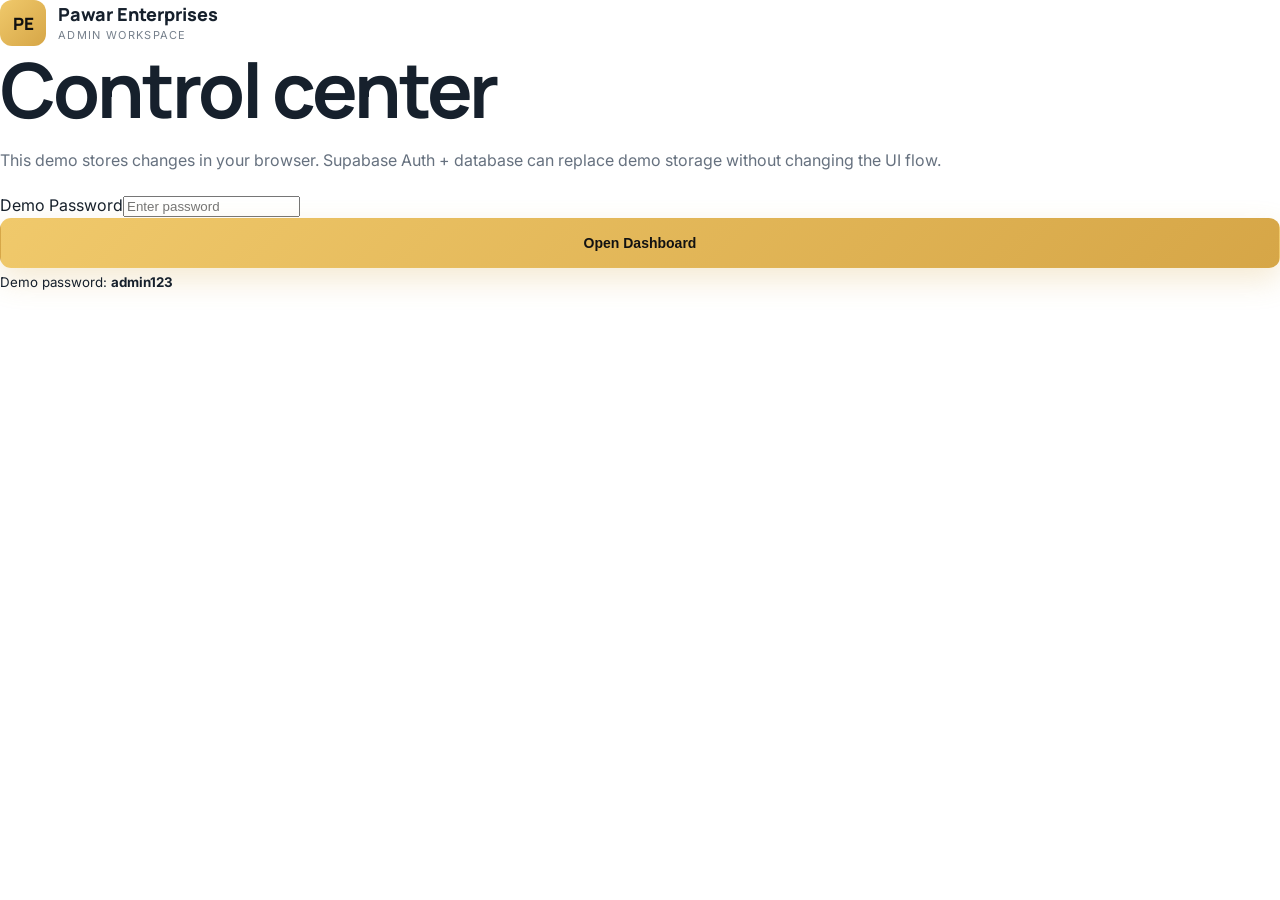
==== admin.html @ a3a4d086 "Add working demo admin dashboard" ====
<!doctype html>
<html lang="en"><head><meta charset="utf-8"><meta name="viewport" content="width=device-width,initial-scale=1"><title>Pawar Enterprises Admin</title><link rel="preconnect" href="https://fonts.googleapis.com"><link rel="preconnect" href="https://fonts.gstatic.com" crossorigin><link href="https://fonts.googleapis.com/css2?family=Inter:wght@400;500;600;700&family=Manrope:wght@600;700;800&display=swap" rel="stylesheet"><link rel="stylesheet" href="assets/style.css"><script defer src="assets/data.js"></script><script defer src="assets/admin.js"></script></head>
<body class="admin-body">
<div id="adminLogin" class="admin-login"><div class="admin-login-card"><div class="brand"><span class="brand-mark">PE</span><span><b>Pawar Enterprises</b><small>Admin Workspace</small></span></div><h1>Control center</h1><p>This demo stores changes in your browser. Supabase Auth + database can replace demo storage without changing the UI flow.</p><label>Demo Password<input id="adminPass" type="password" placeholder="Enter password"></label><button id="adminLoginBtn" class="btn btn-primary btn-block">Open Dashboard</button><small>Demo password: <b>admin123</b></small></div></div>
<div id="adminApp" class="admin-shell hidden">
  <aside class="admin-sidebar"><div class="admin-brand"><span class="brand-mark">PE</span><div><b>Pawar Enterprises</b><small>Business OS</small></div></div><nav><button class="admin-nav active" data-tab="dashboard">Overview</button><button class="admin-nav" data-tab="leads">Leads</button><button class="admin-nav" data-tab="quotes">Quotations</button><button class="admin-nav" data-tab="services">Services & Rates</button><button class="admin-nav" data-tab="projects">Live Projects</button></nav><div class="sidebar-bottom"><a href="index.html" target="_blank">View Website ↗</a><button id="resetDemo">Reset Demo Data</button></div></aside>
  <main class="admin-main"><header class="admin-top"><div><span class="admin-kicker">PAWAR ENTERPRISES</span><h1 id="adminTitle">Overview</h1></div><div class="admin-top-actions"><a class="btn btn-dark btn-sm" href="quotation.html" target="_blank">Test Estimate</a></div></header>
    <section class="admin-panel active" data-panel="dashboard"><div class="admin-stats"><article><span>Leads</span><strong id="statLeads">0</strong><small>All enquiries</small></article><article><span>Quotations</span><strong id="statQuotes">0</strong><small>Generated estimates</small></article><article><span>Active Work</span><strong id="statProjects">0</strong><small>Ongoing projects</small></article><article><span>Services</span><strong id="statServices">0</strong><small>Active rate cards</small></article></div><div class="admin-grid-2"><div class="admin-card"><div class="admin-card-head"><div><span>RECENT LEADS</span><h3>Latest enquiries</h3></div><button class="text-btn" data-go="leads">View all</button></div><div id="dashLeads"></div></div><div class="admin-card"><div class="admin-card-head"><div><span>RECENT QUOTES</span><h3>Latest estimates</h3></div><button class="text-btn" data-go="quotes">View all</button></div><div id="dashQuotes"></div></div></div></section>
    <section class="admin-panel" data-panel="leads"><div class="admin-card"><div class="admin-card-head"><div><span>LEAD INBOX</span><h3>Website & quotation leads</h3></div></div><div class="table-scroll"><table class="admin-table"><thead><tr><th>Name</th><th>Phone</th><th>Service</th><th>Location</th><th>Source</th><th>Status</th><th>Date</th></tr></thead><tbody id="leadsTable"></tbody></table></div></div></section>
    <section class="admin-panel" data-panel="quotes"><div class="admin-card"><div class="admin-card-head"><div><span>QUOTATIONS</span><h3>Generated client estimates</h3></div></div><div class="table-scroll"><table class="admin-table"><thead><tr><th>Quote</th><th>Client</th><th>Phone</th><th>Total</th><th>Status</th><th>Date</th></tr></thead><tbody id="quotesTable"></tbody></table></div></div></section>
    <section class="admin-panel" data-panel="services"><div class="admin-card"><div class="admin-card-head"><div><span>RATE MASTER</span><h3>Services & pricing</h3></div><button id="newService" class="btn btn-primary btn-sm">+ New Service</button></div><div id="serviceAdminGrid" class="service-admin-grid"></div></div></section>
    <section class="admin-panel" data-panel="projects"><div class="admin-card"><div class="admin-card-head"><div><span>LIVE WORK</span><h3>Before / after & progress</h3></div><button id="newProject" class="btn btn-primary btn-sm">+ Add Project</button></div><div id="projectAdminGrid" class="project-admin-grid"></div></div></section>
  </main>
</div>
<div id="adminModal" class="admin-modal hidden"><div class="admin-modal-card"><button id="closeModal" class="modal-close">×</button><div id="modalBody"></div></div></div>
</body></html>
---- assets/style.css ----
:root{--navy:#0c1724;--navy2:#132235;--gold:#d6a647;--gold2:#f0c96b;--ink:#16202c;--muted:#66717f;--bg:#f5f6f7;--white:#fff;--line:#e4e7eb;--radius:18px;--shadow:0 20px 55px rgba(7,20,35,.12)}*{box-sizing:border-box}html{scroll-behavior:smooth}body{margin:0;font-family:Inter,Arial,sans-serif;color:var(--ink);background:#fff;line-height:1.65}h1,h2,h3,h4{font-family:Manrope,Inter,sans-serif;line-height:1.15;margin:0 0 14px}h1{font-size:clamp(42px,6vw,76px);letter-spacing:-.04em}h2{font-size:clamp(30px,4vw,48px);letter-spacing:-.03em}h3{font-size:22px}p{margin:0 0 18px;color:var(--muted)}a{text-decoration:none;color:inherit}.container{width:min(1180px,calc(100% - 40px));margin:auto}.topbar{background:#08111c;color:#c9d1da;text-align:center;padding:9px 15px;font-size:13px;letter-spacing:.03em}.site-header{position:sticky;top:0;z-index:50;background:rgba(255,255,255,.95);backdrop-filter:blur(14px);border-bottom:1px solid rgba(20,32,45,.08)}.nav-wrap{height:78px;display:flex;align-items:center;gap:28px}.brand{display:flex;align-items:center;gap:12px;min-width:max-content}.brand-mark{width:46px;height:46px;border-radius:12px;background:linear-gradient(135deg,var(--gold2),var(--gold));display:grid;place-items:center;color:#111;font:800 17px Manrope}.brand b{display:block;font:800 18px Manrope}.brand small{display:block;color:#76808c;font-size:11px;text-transform:uppercase;letter-spacing:.12em}.main-nav{margin-left:auto;display:flex;align-items:center;gap:28px}.main-nav a{font-weight:600;font-size:14px;color:#394454;position:relative}.main-nav a:after{content:"";position:absolute;left:0;bottom:-8px;width:0;height:2px;background:var(--gold);transition:.25s}.main-nav a:hover:after,.main-nav a.active:after{width:100%}.menu-btn{display:none;margin-left:auto;border:0;background:none;font-size:26px}.btn{display:inline-flex;align-items:center;justify-content:center;min-height:50px;padding:0 24px;border-radius:11px;font-weight:800;font-size:14px;transition:.25s;border:1px solid transparent;cursor:pointer}.btn:hover{transform:translateY(-2px)}.btn-sm{min-height:44px;padding:0 18px}.btn-primary{background:linear-gradient(135deg,var(--gold2),var(--gold));color:#121212;box-shadow:0 12px 30px rgba(214,166,71,.24)}.btn-dark{background:var(--navy);color:#fff}.btn-light{background:#fff;color:var(--navy)}.btn-ghost{border-color:rgba(255,255,255,.35);color:#fff;background:rgba(255,255,255,.06)}.btn-outline-light{border-color:#fff;color:#fff}.btn-block{width:100%}.hero{position:relative;min-height:720px;background:url('https://images.unsplash.com/photo-1600566753086-00f18fb6b3ea?auto=format&fit=crop&w=2000&q=85') center/cover no-repeat;color:#fff;display:flex;align-items:center}.hero-overlay{position:absolute;inset:0;background:linear-gradient(90deg,rgba(6,16,27,.94) 0%,rgba(8,20,34,.86) 48%,rgba(8,20,34,.45) 100%)}.hero-grid{position:relative;z-index:2;display:grid;grid-template-columns:minmax(0,1.25fr) 420px;gap:64px;align-items:center;padding:80px 0}.hero-copy h1 span{color:var(--gold2)}.hero-copy>p{font-size:19px;max-width:720px;color:#d1dae5}.eyebrow,.mini-label{display:block;font-weight:800;font-size:12px;letter-spacing:.16em;color:var(--gold2);margin-bottom:16px}.eyebrow.dark{color:#a47112}.hero-actions{display:flex;gap:12px;margin:30px 0}.trust-row{display:flex;gap:22px;flex-wrap:wrap;color:#cbd5e1;font-size:13px}.quote-card{background:#fff;color:var(--ink);padding:30px;border-radius:20px;box-shadow:var(--shadow)}.quote-card p{font-size:14px}.quote-card label{display:block;font-size:12px;font-weight:700;margin:12px 0;color:#495463}.quote-card input,.quote-card select,.contact-form input,.contact-form select,.contact-form textarea{width:100%;border:1px solid #dde2e8;border-radius:10px;padding:13px 14px;font:inherit;margin-top:6px;background:#fbfcfd}.quote-card small{display:block;color:#7a8490;font-size:10px;margin-top:10px;text-align:center}.hidden{display:none}.stats-strip{background:#0f1d2d;color:#fff}.stats-grid{display:grid;grid-template-columns:repeat(4,1fr)}.stats-grid>div{padding:26px 20px;border-right:1px solid rgba(255,255,255,.1);text-align:center}.stats-grid>div:last-child{border-right:0}.stats-grid strong{display:block;font:800 20px Manrope;color:var(--gold2)}.stats-grid span{font-size:12px;color:#aeb8c3}.section{padding:100px 0}.section-head{display:flex;align-items:end;justify-content:space-between;gap:30px;margin-bottom:42px}.section-head h2{max-width:700px}.text-link{font-weight:800;color:#9b6a10}.service-grid{display:grid;grid-template-columns:repeat(4,1fr);gap:20px}.service-card{border:1px solid var(--line);border-radius:16px;overflow:hidden;background:#fff;transition:.25s}.service-card:hover{transform:translateY(-7px);box-shadow:var(--shadow)}.service-img{height:200px;background-size:cover;background-position:center}.img-paint{background-image:url('https://images.unsplash.com/photo-1562259949-e8e7689d7828?auto=format&fit=crop&w=900&q=80')}.img-water{background-image:url('https://images.unsplash.com/photo-1600585154340-be6161a56a0c?auto=format&fit=crop&w=900&q=80')}.img-civil{background-image:url('https://images.unsplash.com/photo-1503387762-592deb58ef4e?auto=format&fit=crop&w=900&q=80')}.img-clean{background-image:url('https://images.unsplash.com/photo-1581578731548-c64695cc6952?auto=format&fit=crop&w=900&q=80')}.service-body{padding:24px}.service-body>span{color:#b57f1f;font-weight:800;font-size:12px}.service-body p{font-size:14px}.service-body a{font-weight:800;font-size:13px;color:#9d6d16}.section-dark{background:var(--navy);color:#fff}.section-dark p{color:#aeb8c5}.split-grid{display:grid;grid-template-columns:1fr 1fr;gap:80px;align-items:center}.lead{font-size:18px}.feature-list{display:grid;grid-template-columns:1fr 1fr;gap:24px;margin-top:32px}.feature-list>div{display:flex;gap:14px}.feature-list b{color:var(--gold2);font:800 13px Manrope}.feature-list h4{margin:0 0 5px;font-size:16px}.feature-list p{font-size:13px}.feature-photo{min-height:540px;border-radius:20px;background:url('https://images.unsplash.com/photo-1517581177682-a085bb7ffb15?auto=format&fit=crop&w=1200&q=85') center/cover;position:relative}.photo-badge{position:absolute;right:-20px;bottom:30px;background:var(--gold);color:#151515;padding:22px 26px;border-radius:14px}.photo-badge strong,.photo-badge span{display:block}.photo-badge strong{font:800 22px Manrope}.photo-badge span{font-size:12px}.project-grid{display:grid;grid-template-columns:1.15fr 1fr 1fr;gap:18px}.project-card{min-height:420px;border-radius:18px;background-size:cover;background-position:center;position:relative;overflow:hidden}.project-card:after{content:"";position:absolute;inset:0;background:linear-gradient(0deg,rgba(6,13,22,.88),transparent 60%)}.project-card div{position:absolute;left:24px;bottom:22px;z-index:2;color:#fff}.project-card span{font-size:11px;letter-spacing:.12em;text-transform:uppercase;color:var(--gold2)}.project-card h3{max-width:260px}.project-1{background-image:url('https://images.unsplash.com/photo-1504917595217-d4dc5ebe6122?auto=format&fit=crop&w=1000&q=80')}.project-2{background-image:url('https://images.unsplash.com/photo-1586864387967-d02ef85d93e8?auto=format&fit=crop&w=1000&q=80')}.project-3{background-image:url('https://images.unsplash.com/photo-1504307651254-35680f356dfd?auto=format&fit=crop&w=1000&q=80')}.process{background:var(--bg)}.center-head{text-align:center;margin-bottom:42px}.process-grid{display:grid;grid-template-columns:repeat(4,1fr);gap:20px}.process-grid>div{background:#fff;border:1px solid var(--line);padding:28px;border-radius:16px}.process-grid span{width:42px;height:42px;border-radius:50%;display:grid;place-items:center;background:#fff3d8;color:#9a6810;font-weight:800;margin-bottom:20px}.process-grid p{font-size:14px}.faq-grid{display:grid;grid-template-columns:.75fr 1.25fr;gap:70px}.accordion details{border-bottom:1px solid var(--line);padding:20px 0}.accordion summary{cursor:pointer;font:700 16px Manrope}.accordion p{padding-top:12px}.cta-band{background:linear-gradient(135deg,#b98524,#e0b458);padding:70px 0}.cta-inner{display:flex;align-items:center;justify-content:space-between;gap:30px}.cta-inner h2{max-width:760px;color:#151515}.cta-inner>div:last-child{display:flex;gap:12px}.footer{background:#08111c;color:#d4d9df;padding:70px 0 20px}.brand-light b{color:#fff}.footer-grid{display:grid;grid-template-columns:1.3fr .6fr 1fr;gap:70px}.footer h4{color:#fff}.footer a,.footer p{display:block;color:#aab4bf;font-size:14px;margin:9px 0}.footer-bottom{border-top:1px solid rgba(255,255,255,.1);margin-top:40px;padding-top:20px;display:flex;justify-content:space-between;font-size:12px;color:#7f8a96}.page-hero{background:var(--navy);color:#fff;padding:90px 0}.page-hero p{color:#b7c0cb;max-width:700px;font-size:18px}.content-grid{display:grid;grid-template-columns:1fr 1fr;gap:50px;align-items:start}.content-card{border:1px solid var(--line);border-radius:16px;padding:28px;background:#fff}.service-detail{padding:50px 0;border-bottom:1px solid var(--line);display:grid;grid-template-columns:260px 1fr;gap:50px}.service-detail ul{padding-left:20px;color:#5f6977}.gallery{display:grid;grid-template-columns:repeat(3,1fr);gap:18px}.gallery-item{min-height:300px;border-radius:16px;background-size:cover;background-position:center;position:relative;overflow:hidden}.gallery-item div{position:absolute;inset:auto 0 0;padding:60px 20px 18px;background:linear-gradient(transparent,rgba(4,10,16,.88));color:#fff}.contact-layout{display:grid;grid-template-columns:.8fr 1.2fr;gap:60px}.contact-form{background:#fff;border:1px solid var(--line);border-radius:18px;padding:30px;box-shadow:var(--shadow)}.contact-form textarea{min-height:120px;resize:vertical}.info-box{background:var(--bg);border-radius:16px;padding:22px;margin:16px 0}.info-box strong{display:block;margin-bottom:6px}.mobile-actions{display:none}.reveal{animation:fadeUp .7s ease both}@keyframes fadeUp{from{opacity:0;transform:translateY(18px)}to{opacity:1;transform:none}}@media(max-width:980px){.desktop-cta{display:none}.menu-btn{display:block}.main-nav{position:absolute;top:78px;left:0;right:0;background:#fff;padding:18px 24px;box-shadow:0 15px 40px rgba(0,0,0,.1);display:none;flex-direction:column;align-items:flex-start;gap:18px}.main-nav.open{display:flex}.hero-grid{grid-template-columns:1fr;gap:35px}.hero{min-height:auto}.quote-card{max-width:620px}.service-grid{grid-template-columns:1fr 1fr}.split-grid,.faq-grid,.contact-layout{grid-template-columns:1fr}.feature-photo{min-height:420px}.project-grid{grid-template-columns:1fr 1fr}.project-grid .project-card:first-child{grid-column:1/-1}.process-grid{grid-template-columns:1fr 1fr}.service-detail{grid-template-columns:1fr}.gallery{grid-template-columns:1fr 1fr}.footer-grid{grid-template-columns:1fr 1fr}.footer-grid>div:first-child{grid-column:1/-1}}@media(max-width:640px){body{padding-bottom:62px}.container{width:min(100% - 28px,1180px)}.topbar{font-size:11px}.nav-wrap{height:68px}.brand-mark{width:40px;height:40px}.brand b{font-size:15px}.brand small{font-size:9px}.main-nav{top:68px}.hero-grid{padding:58px 0}.hero-copy>p{font-size:16px}.hero-actions{flex-direction:column;align-items:stretch}.trust-row{gap:10px;flex-direction:column}.quote-card{padding:22px}.stats-grid{grid-template-columns:1fr 1fr}.stats-grid>div{border-bottom:1px solid rgba(255,255,255,.1)}.section{padding:70px 0}.section-head{align-items:flex-start;flex-direction:column;margin-bottom:30px}.service-grid,.feature-list,.process-grid,.project-grid,.gallery,.footer-grid{grid-template-columns:1fr}.project-grid .project-card:first-child{grid-column:auto}.project-card{min-height:340px}.split-grid{gap:40px}.feature-photo{min-height:350px}.photo-badge{right:10px}.cta-inner{align-items:flex-start;flex-direction:column}.cta-inner>div:last-child{width:100%;flex-direction:column}.footer-grid>div:first-child{grid-column:auto}.footer-bottom{flex-direction:column;gap:8px}.mobile-actions{position:fixed;bottom:0;left:0;right:0;height:62px;display:grid;grid-template-columns:1fr 1fr 1fr;z-index:90;background:#fff;border-top:1px solid var(--line);box-shadow:0 -8px 25px rgba(0,0,0,.08)}.mobile-actions a{display:grid;place-items:center;font-weight:800;font-size:12px;border-right:1px solid var(--line)}.mobile-actions a:nth-child(2){background:#159447;color:#fff}.mobile-actions a:nth-child(3){background:var(--gold);color:#111}}
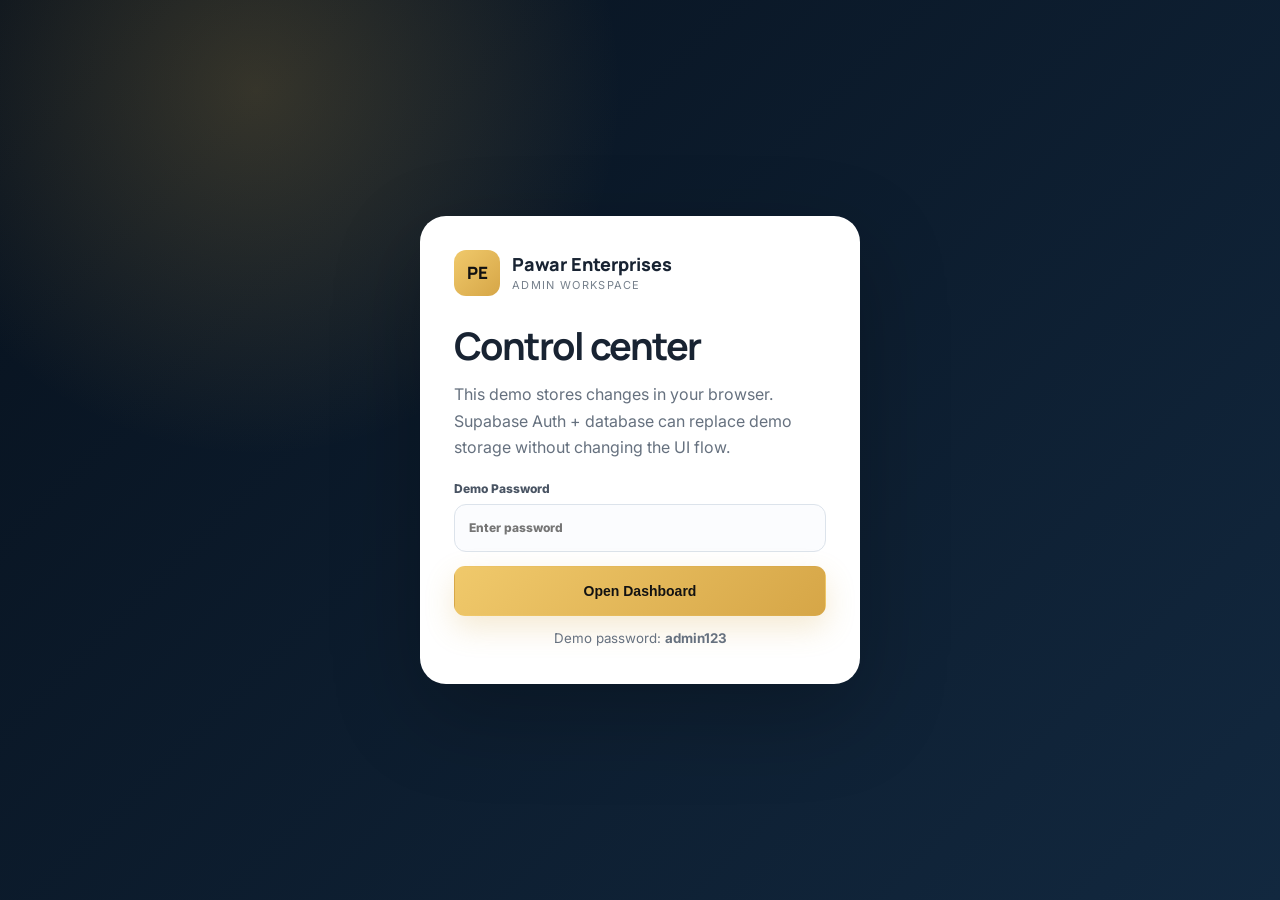
==== commit 86232a6c: "Load premium admin dashboard styles" ====
--- a/admin.html
+++ b/admin.html
@@ -1,5 +1,5 @@
 <!doctype html>
-<html lang="en"><head><meta charset="utf-8"><meta name="viewport" content="width=device-width,initial-scale=1"><title>Pawar Enterprises Admin</title><link rel="preconnect" href="https://fonts.googleapis.com"><link rel="preconnect" href="https://fonts.gstatic.com" crossorigin><link href="https://fonts.googleapis.com/css2?family=Inter:wght@400;500;600;700&family=Manrope:wght@600;700;800&display=swap" rel="stylesheet"><link rel="stylesheet" href="assets/style.css"><script defer src="assets/data.js"></script><script defer src="assets/admin.js"></script></head>
+<html lang="en"><head><meta charset="utf-8"><meta name="viewport" content="width=device-width,initial-scale=1"><title>Pawar Enterprises Admin</title><link rel="preconnect" href="https://fonts.googleapis.com"><link rel="preconnect" href="https://fonts.gstatic.com" crossorigin><link href="https://fonts.googleapis.com/css2?family=Inter:wght@400;500;600;700&family=Manrope:wght@600;700;800&display=swap" rel="stylesheet"><link rel="stylesheet" href="assets/style.css"><link rel="stylesheet" href="assets/pro.css"><script defer src="assets/data.js"></script><script defer src="assets/admin.js"></script></head>
 <body class="admin-body">
 <div id="adminLogin" class="admin-login"><div class="admin-login-card"><div class="brand"><span class="brand-mark">PE</span><span><b>Pawar Enterprises</b><small>Admin Workspace</small></span></div><h1>Control center</h1><p>This demo stores changes in your browser. Supabase Auth + database can replace demo storage without changing the UI flow.</p><label>Demo Password<input id="adminPass" type="password" placeholder="Enter password"></label><button id="adminLoginBtn" class="btn btn-primary btn-block">Open Dashboard</button><small>Demo password: <b>admin123</b></small></div></div>
 <div id="adminApp" class="admin-shell hidden">
--- a/assets/pro.css
+++ b/assets/pro.css
@@ -0,0 +1,13 @@
+/* Premium system layer */
+:root{--electric:#7c5cff;--cyan:#20d9ff;--green:#2fd28f;--danger:#ef5d68;--panel:#0f1b2a}
+body{background:radial-gradient(circle at 10% 0%,rgba(124,92,255,.05),transparent 28%),#fff}.site-header{transition:.35s}.site-header.scrolled{box-shadow:0 16px 40px rgba(7,20,35,.1)}.brand-mark{position:relative;overflow:hidden}.brand-mark:after{content:"";position:absolute;inset:-40%;background:linear-gradient(90deg,transparent,rgba(255,255,255,.65),transparent);transform:rotate(25deg) translateX(-120%);animation:brandShine 5s ease-in-out infinite}@keyframes brandShine{0%,72%{transform:rotate(25deg) translateX(-120%)}88%,100%{transform:rotate(25deg) translateX(120%)}}
+.hero{overflow:hidden}.hero:before{content:"";position:absolute;width:560px;height:560px;border-radius:50%;right:-180px;top:-200px;background:radial-gradient(circle,rgba(240,201,107,.2),transparent 68%);filter:blur(6px);animation:orb 8s ease-in-out infinite alternate}@keyframes orb{to{transform:translate(-70px,80px) scale(1.2)}}.hero-copy h1{max-width:820px}.hero-copy h1 span{background:linear-gradient(90deg,#f6d57f,#fff0b6,#d9aa4c);-webkit-background-clip:text;color:transparent}.reveal{opacity:0;transform:translateY(30px);animation:none!important;transition:opacity .7s ease,transform .7s cubic-bezier(.2,.8,.2,1)}.reveal.in{opacity:1;transform:none}.service-card,.process-grid>div,.content-card{transition:.35s cubic-bezier(.2,.8,.2,1)}.service-card:hover,.process-grid>div:hover,.content-card:hover{transform:translateY(-8px);box-shadow:0 26px 70px rgba(7,20,35,.12)}
+.portal-strip{background:linear-gradient(90deg,#0c1724,#14273d);color:#fff;border-top:1px solid rgba(255,255,255,.08);border-bottom:1px solid rgba(255,255,255,.08)}.portal-strip .container{display:flex;align-items:center;justify-content:space-between;gap:20px;padding:14px 0}.portal-strip strong{font:800 14px Manrope}.portal-strip span{font-size:12px;color:#aeb9c8}.portal-actions{display:flex;gap:10px}.portal-link{padding:8px 12px;border:1px solid rgba(255,255,255,.14);border-radius:9px;font-size:12px;font-weight:800}.portal-link.highlight{background:var(--gold);color:#111;border-color:var(--gold)}
+.dynamic-service-grid{display:grid;grid-template-columns:repeat(3,1fr);gap:20px}.dynamic-service{padding:28px;border-radius:22px;background:linear-gradient(180deg,#fff,#fbfcfe);border:1px solid var(--line);position:relative;overflow:hidden}.dynamic-service:before{content:"";position:absolute;width:120px;height:120px;border-radius:50%;right:-50px;top:-55px;background:rgba(214,166,71,.12)}.dynamic-service .service-icon{width:54px;height:54px;border-radius:16px;display:grid;place-items:center;background:#111d2a;color:var(--gold2);font:800 14px Manrope;margin-bottom:24px}.dynamic-service small{color:#9d6d16;font-weight:800}.dynamic-service h3{margin-top:7px}.dynamic-service .service-price{display:flex;align-items:end;justify-content:space-between;margin-top:22px;padding-top:18px;border-top:1px solid var(--line)}.dynamic-service .service-price strong{font:800 24px Manrope}.dynamic-service .service-price span{font-size:12px;color:var(--muted)}
+.quote-hero{background:linear-gradient(135deg,#07111d,#12253b 58%,#23354a)}.quote-builder-section{background:linear-gradient(180deg,#f7f9fc,#fff)}.quote-builder-grid{display:grid;grid-template-columns:minmax(0,1.45fr) minmax(300px,.55fr);gap:28px;align-items:start}.glass-card{background:rgba(255,255,255,.9);border:1px solid rgba(19,34,53,.09);border-radius:24px;box-shadow:0 25px 80px rgba(7,20,35,.09);padding:30px}.section-kicker,.admin-kicker{font-size:11px;letter-spacing:.16em;font-weight:800;color:#9a6810;margin-bottom:8px}.form-grid{display:grid;grid-template-columns:1fr 1fr;gap:15px}.quote-builder-card label,.modal-form label,.admin-login-card label{display:block;font-size:12px;font-weight:800;color:#495463;margin:14px 0}.quote-builder-card input,.quote-builder-card select,.quote-builder-card textarea,.modal-form input,.modal-form select,.modal-form textarea,.admin-login-card input{width:100%;border:1px solid #dce3eb;background:#fbfcfe;border-radius:12px;padding:13px 14px;margin-top:6px;font:inherit;outline:none}.quote-builder-card input:focus,.quote-builder-card select:focus,.modal-form input:focus{border-color:#c69b45;box-shadow:0 0 0 4px rgba(214,166,71,.1)}.service-picker-head{display:flex;align-items:end;justify-content:space-between;margin:28px 0 12px}.btn-link,.text-btn{border:0;background:none;color:#986810;font-weight:800;cursor:pointer}.quote-row{display:grid;grid-template-columns:1.4fr .8fr .8fr .75fr 34px;gap:10px;align-items:center;padding:12px;border:1px solid var(--line);border-radius:14px;margin-bottom:10px;background:#fff}.quote-row select,.quote-row input{margin:0}.qty-wrap{position:relative}.qty-wrap input{padding-right:55px}.qunit{position:absolute;right:10px;top:50%;transform:translateY(-50%);font-size:10px;color:var(--muted)}.qrate{font-size:12px;color:var(--muted)}.qamount{font:800 14px Manrope}.row-delete{border:0;background:#fff0f1;color:#c53d49;border-radius:9px;width:32px;height:32px;font-size:19px;cursor:pointer}.btn-xl{min-height:56px;margin-top:14px}.quote-note{font-size:11px;text-align:center;margin-top:10px}.sticky-card{position:sticky;top:110px}.mini-line{display:flex;justify-content:space-between;gap:20px;padding:14px 0;border-bottom:1px solid var(--line)}.mini-line span{font-size:13px;font-weight:700}.mini-line small{display:block;font-size:10px;color:var(--muted);font-weight:500}.mini-line b{white-space:nowrap}.estimate-total{display:flex;justify-content:space-between;align-items:center;padding:22px 0}.estimate-total strong{font:800 30px Manrope;color:#9b6b14}.summary-points{display:grid;gap:10px;padding-top:18px;border-top:1px solid var(--line);font-size:12px;color:var(--muted)}.print-quote{background:#fff;border:1px solid var(--line);padding:45px;border-radius:22px;box-shadow:var(--shadow)}.print-head,.print-meta,.print-sign{display:flex;justify-content:space-between;gap:30px}.print-head>div:last-child{text-align:right}.print-head span,.print-meta span,.print-sign span{display:block;font-size:10px;letter-spacing:.12em;color:#7b8591;text-transform:uppercase}.print-head strong{font-size:18px}.print-meta{margin:38px 0;background:#f7f8fa;border-radius:14px;padding:20px}.print-meta small{display:block;color:var(--muted)}.quote-table{width:100%;border-collapse:collapse}.quote-table th,.quote-table td{text-align:left;padding:14px;border-bottom:1px solid var(--line)}.quote-table th{font-size:11px;color:#6c7580;text-transform:uppercase}.quote-table tfoot td{font:800 18px Manrope}.quote-table tfoot td:last-child{font-size:24px}.print-note{font-size:11px;background:#fff8e7;border:1px solid #f0d492;padding:16px;border-radius:12px;margin:25px 0}.print-sign{margin-top:50px}.quote-output-actions{display:flex;justify-content:flex-end;gap:12px;margin-top:18px}
+.live-hero{background:linear-gradient(135deg,#08121e,#122841)}.live-hero-grid{display:grid;grid-template-columns:1fr 280px;gap:60px;align-items:center}.live-count-card{background:rgba(255,255,255,.07);border:1px solid rgba(255,255,255,.13);border-radius:24px;padding:30px;text-align:center;backdrop-filter:blur(16px)}.live-count-card span,.live-count-card small{display:block;color:#b9c4d0}.live-count-card strong{display:block;font:800 68px Manrope;color:var(--gold2);line-height:1}.live-project-grid{display:grid;gap:26px}.live-project-card{border:1px solid var(--line);border-radius:24px;overflow:hidden;background:#fff;box-shadow:0 20px 60px rgba(7,20,35,.08)}.before-after{display:grid;grid-template-columns:1fr 1fr;min-height:360px}.before-after figure{margin:0;background-size:cover;background-position:center;position:relative}.before-after figure:first-child:after{content:"";position:absolute;top:0;right:-1px;height:100%;width:2px;background:#fff}.before-after span{position:absolute;left:18px;top:18px;background:rgba(7,17,29,.82);color:#fff;border-radius:999px;padding:7px 12px;font-size:10px;font-weight:800;text-transform:uppercase;letter-spacing:.08em}.live-project-body{padding:26px}.project-title-row{display:flex;justify-content:space-between;gap:20px}.project-type{font-size:11px;color:#9a6810;font-weight:800;text-transform:uppercase;letter-spacing:.12em}.status-pill{height:max-content;padding:7px 11px;border-radius:999px;font-size:10px;font-weight:800;text-transform:uppercase}.status-pill.ongoing{background:#e9fff6;color:#11875a}.status-pill.completed{background:#edf4ff;color:#366bb6}.status-pill.paused{background:#fff4df;color:#a46800}.live-progress{display:grid;grid-template-columns:1fr 50px;gap:15px;align-items:center}.live-progress>div,.progress-line{height:8px;border-radius:999px;background:#edf0f3;overflow:hidden}.live-progress i,.progress-line i{display:block;height:100%;background:linear-gradient(90deg,var(--gold),var(--gold2));border-radius:inherit}.live-progress strong{text-align:right}.empty-projects{text-align:center;padding:70px;background:var(--bg);border-radius:20px}
+.admin-body{background:#eef2f7;color:#182332;min-height:100vh}.admin-login{min-height:100vh;display:grid;place-items:center;padding:30px;background:radial-gradient(circle at 20% 10%,rgba(214,166,71,.22),transparent 28%),linear-gradient(135deg,#07111d,#12283f)}.admin-login-card{width:min(440px,100%);background:#fff;padding:34px;border-radius:26px;box-shadow:0 30px 90px rgba(0,0,0,.24)}.admin-login-card h1{font-size:38px;margin-top:28px}.admin-login-card>small{display:block;text-align:center;margin-top:12px;color:var(--muted)}.admin-shell{display:grid;grid-template-columns:260px 1fr;min-height:100vh}.admin-sidebar{position:sticky;top:0;height:100vh;background:#0b1724;color:#fff;padding:24px 16px;display:flex;flex-direction:column}.admin-brand{display:flex;gap:12px;align-items:center;padding:4px 8px 26px}.admin-brand b,.admin-brand small{display:block}.admin-brand small{font-size:10px;color:#8290a0}.admin-sidebar nav{display:grid;gap:5px}.admin-nav{border:0;background:transparent;color:#97a5b5;text-align:left;padding:13px 14px;border-radius:10px;font-weight:700;cursor:pointer}.admin-nav:hover,.admin-nav.active{background:#15273a;color:#fff}.sidebar-bottom{margin-top:auto;display:grid;gap:10px}.sidebar-bottom a,.sidebar-bottom button{border:1px solid rgba(255,255,255,.1);background:transparent;color:#aeb8c4;border-radius:9px;padding:10px;font-size:12px;text-align:center;cursor:pointer}.admin-main{padding:32px;min-width:0}.admin-top{display:flex;align-items:center;justify-content:space-between;margin-bottom:28px}.admin-top h1{font-size:32px}.admin-panel{display:none}.admin-panel.active{display:block}.admin-stats{display:grid;grid-template-columns:repeat(4,1fr);gap:18px;margin-bottom:20px}.admin-stats article,.admin-card{background:#fff;border:1px solid #e0e6ed;border-radius:18px;padding:22px;box-shadow:0 10px 35px rgba(16,33,50,.05)}.admin-stats span{font-size:12px;color:#6e7986;font-weight:700}.admin-stats strong{display:block;font:800 35px Manrope;margin:8px 0 3px}.admin-stats small{color:#94a0ac}.admin-grid-2{display:grid;grid-template-columns:1fr 1fr;gap:20px}.admin-card-head{display:flex;justify-content:space-between;align-items:center;margin-bottom:20px}.admin-card-head span{font-size:10px;color:#8a95a2;letter-spacing:.12em;font-weight:800}.feed-row{display:flex;justify-content:space-between;gap:15px;padding:13px 0;border-bottom:1px solid #eef1f4}.feed-row span,.feed-row small{display:block}.feed-row small{font-size:11px;color:#8a95a2}.feed-row em{font-style:normal;background:#eef8f3;color:#2f8061;height:max-content;padding:5px 8px;border-radius:999px;font-size:10px}.table-scroll{overflow:auto}.admin-table{width:100%;border-collapse:collapse;min-width:760px}.admin-table th,.admin-table td{padding:13px;border-bottom:1px solid #edf0f3;text-align:left;font-size:12px}.admin-table th{font-size:10px;letter-spacing:.08em;color:#7a8591;text-transform:uppercase}.inline-select{border:1px solid #dbe1e7;border-radius:8px;padding:7px;background:#fff}.service-admin-grid,.project-admin-grid{display:grid;gap:14px}.admin-service-card{display:grid;grid-template-columns:60px 1fr auto;gap:18px;align-items:center;border:1px solid #e1e6eb;border-radius:15px;padding:18px}.admin-service-card.is-off{opacity:.55}.admin-service-card .service-icon{width:48px;height:48px;border-radius:13px;background:#0f1d2d;color:var(--gold2);display:grid;place-items:center;font-weight:800}.admin-service-card span{font-size:10px;color:#8c96a1;text-transform:uppercase}.admin-service-card h3{font-size:17px;margin:3px 0}.admin-service-card p{font-size:12px;margin:0}.rate-line{display:flex;gap:12px;align-items:baseline;margin-top:8px}.rate-line strong{font-size:20px}.rate-line small{color:#7f8994}.card-actions{display:flex;gap:7px}.card-actions button{border:1px solid #dde3e8;background:#fff;border-radius:8px;padding:8px 10px;font-size:11px;font-weight:700;cursor:pointer}.card-actions .danger{color:#be3f49;background:#fff4f5;border-color:#f3d5d8}.admin-project-card{display:grid;grid-template-columns:150px 1fr auto;gap:18px;align-items:center;border:1px solid #e1e6eb;border-radius:15px;padding:14px}.project-thumb{height:95px;border-radius:12px;background-size:cover;background-position:center;position:relative}.project-thumb span{position:absolute;left:8px;bottom:8px;background:#07111dcc;color:#fff;padding:4px 7px;border-radius:999px;font-size:9px;text-transform:uppercase}.admin-project-card h3{font-size:16px;margin-bottom:3px}.admin-project-card p{font-size:12px;margin-bottom:8px}.admin-modal{position:fixed;inset:0;background:rgba(4,10,17,.62);z-index:200;display:grid;place-items:center;padding:20px}.admin-modal-card{width:min(650px,100%);max-height:90vh;overflow:auto;background:#fff;border-radius:22px;padding:28px;position:relative}.modal-close{position:absolute;right:18px;top:16px;width:34px;height:34px;border:0;border-radius:50%;background:#f0f2f5;font-size:22px;cursor:pointer}.modal-head span{font-size:10px;letter-spacing:.12em;color:#9a6810;font-weight:800}.modal-head h2{font-size:28px}.check-row{display:flex!important;align-items:center;gap:8px}.check-row input{width:auto!important;margin:0!important}
+.compact-footer{padding-top:30px}.empty-state{font-size:12px;color:#8d97a2}.optional{font-weight:500;color:#9da5ae}.hidden{display:none!important}
+@media(max-width:1000px){.dynamic-service-grid{grid-template-columns:1fr 1fr}.quote-builder-grid{grid-template-columns:1fr}.sticky-card{position:static}.admin-shell{grid-template-columns:1fr}.admin-sidebar{height:auto;position:relative}.admin-sidebar nav{grid-template-columns:repeat(5,1fr);overflow:auto}.sidebar-bottom{display:none}.admin-stats{grid-template-columns:1fr 1fr}.admin-grid-2{grid-template-columns:1fr}.live-hero-grid{grid-template-columns:1fr}.live-count-card{max-width:260px}}
+@media(max-width:700px){.portal-strip .container{align-items:flex-start;flex-direction:column}.portal-actions{width:100%;overflow:auto}.dynamic-service-grid,.form-grid{grid-template-columns:1fr}.quote-row{grid-template-columns:1fr 1fr}.quote-row .qs{grid-column:1/-1}.qamount{text-align:right}.before-after{min-height:450px;grid-template-columns:1fr}.before-after figure:first-child:after{display:none}.admin-main{padding:18px}.admin-stats{grid-template-columns:1fr 1fr;gap:10px}.admin-stats article{padding:16px}.admin-top{align-items:flex-start;gap:12px}.admin-top-actions{display:none}.admin-sidebar nav{grid-template-columns:repeat(5,120px)}.admin-service-card,.admin-project-card{grid-template-columns:1fr}.card-actions{flex-wrap:wrap}.project-thumb{height:180px}.print-quote{padding:20px}.print-head,.print-meta,.print-sign{flex-direction:column}.quote-output-actions{flex-direction:column}.quote-output-actions .btn{width:100%}}
+@media print{body>*:not(main){display:none!important}main>*:not(.quote-output-wrap){display:none!important}.quote-output-wrap{padding:0!important}.quote-output-wrap .container{width:100%!important}.print-quote{box-shadow:none;border:0;border-radius:0;padding:0}.quote-output-actions{display:none!important}.quote-table th,.quote-table td{padding:10px}.brand-mark:after{display:none}}
